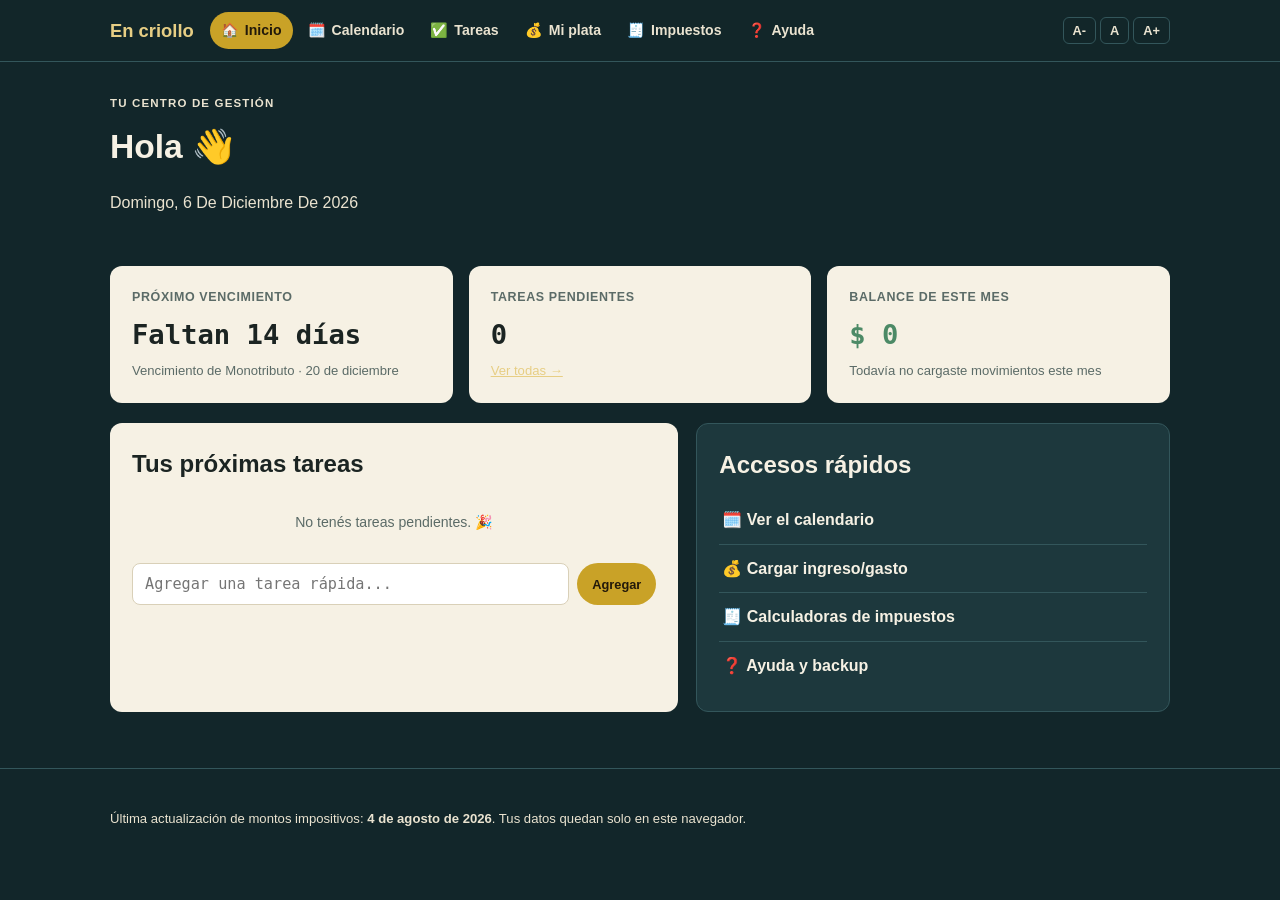
==== index.html @ cf62e15d "Add files via upload" ====
<!DOCTYPE html>
<html lang="es-AR" class="fs-normal">
<head>
<meta charset="UTF-8">
<meta name="viewport" content="width=device-width, initial-scale=1.0">
<title>Inicio — En criollo</title>
<link rel="stylesheet" href="style.css">
</head>
<body>

<div id="app-nav" class="app-nav"></div>

<section class="page-header">
  <div class="wrap">
    <p class="eyebrow">Tu centro de gestión</p>
    <h1>Hola 👋</h1>
    <p id="saludo-fecha" style="text-transform:capitalize;"></p>
  </div>
</section>

<section class="section">
  <div class="wrap">

    <div class="cards-grid">
      <div class="card stat-card" id="dash-vencimiento">
        <div class="stat-label">Próximo vencimiento</div>
        <div class="stat-value">—</div>
        <div class="stat-note">Cargando...</div>
      </div>
      <div class="card stat-card">
        <div class="stat-label">Tareas pendientes</div>
        <div class="stat-value" id="dash-tareas-count">0</div>
        <div class="stat-note"><a href="tareas.html">Ver todas →</a></div>
      </div>
      <div class="card stat-card">
        <div class="stat-label">Balance de este mes</div>
        <div class="stat-value" id="dash-balance">$0</div>
        <div class="stat-note" id="dash-balance-note">—</div>
      </div>
    </div>

    <div class="two-col">
      <div class="card">
        <h2>Tus próximas tareas</h2>
        <ul class="list" id="dash-tareas-lista"></ul>
        <form id="form-quick-tarea" style="margin-top:14px; display:flex; gap:8px;">
          <input type="text" id="quick-tarea-texto" placeholder="Agregar una tarea rápida..." style="margin:0;">
          <button type="submit" class="btn btn-primary btn-sm">Agregar</button>
        </form>
      </div>

      <div class="card-dark">
        <h2>Accesos rápidos</h2>
        <ul class="list" style="margin-top:8px;">
          <li class="list-item" style="border-color:var(--ink-line);"><a href="calendario.html" style="color:var(--paper); text-decoration:none; font-weight:700;">🗓️ Ver el calendario</a></li>
          <li class="list-item" style="border-color:var(--ink-line);"><a href="finanzas.html" style="color:var(--paper); text-decoration:none; font-weight:700;">💰 Cargar ingreso/gasto</a></li>
          <li class="list-item" style="border-color:var(--ink-line);"><a href="impuestos.html" style="color:var(--paper); text-decoration:none; font-weight:700;">🧾 Calculadoras de impuestos</a></li>
          <li class="list-item" style="border-color:var(--ink-line);"><a href="ayuda.html" style="color:var(--paper); text-decoration:none; font-weight:700;">❓ Ayuda y backup</a></li>
        </ul>
      </div>
    </div>

  </div>
</section>

<footer class="footer">
  <div class="wrap">
    <p>Última actualización de montos impositivos: <strong>4 de agosto de 2026</strong>. Tus datos quedan solo en este navegador.</p>
  </div>
</footer>

<script src="core.js"></script>
<script src="nav.js"></script>
<script src="data.js"></script>
<script src="pages.js"></script>
</body>
</html>
---- style.css ----
:root {
  --ink: #12262A;
  --ink-2: #1D383D;
  --ink-line: #33565B;
  --paper: #F6F1E4;
  --paper-dim: #EAE3D0;
  --gold: #C9A227;
  --gold-soft: #E7CE84;
  --teal: #4C8A66;
  --rust: #B14A32;
  --blue: #7FA0D6;
  --text-dark: #1B2422;
  --text-mute: #5B6B67;
  --radius: 12px;
  --wrap: 1100px;
}

html.fs-normal { font-size: 16px; }
html.fs-grande { font-size: 18px; }
html.fs-xgrande { font-size: 21px; }

* { box-sizing: border-box; }
html { scroll-behavior: smooth; }
body {
  margin: 0;
  background: var(--ink);
  color: var(--paper);
  font-family: -apple-system, BlinkMacSystemFont, "Segoe UI", Roboto, Arial, sans-serif;
  line-height: 1.6;
}
.wrap { max-width: var(--wrap); margin: 0 auto; padding: 0 20px; }
.wrap.narrow { max-width: 720px; }
a { color: var(--gold-soft); }
h1, h2, h3 { font-weight: 700; margin: 0 0 0.5em; color: var(--paper); }
button { font-family: inherit; cursor: pointer; }

/* NAV */
.app-nav {
  position: sticky; top: 0; z-index: 30;
  background: rgba(18,38,42,0.95);
  border-bottom: 1px solid var(--ink-line);
}
.nav-inner { display: flex; align-items: center; gap: 16px; flex-wrap: wrap; padding: 12px 20px; }
.brand { font-weight: 800; font-size: 1.15rem; color: var(--gold-soft); text-decoration: none; }
.site-nav { display: flex; gap: 4px; flex-wrap: wrap; flex: 1; }
.nav-link {
  display: inline-flex; align-items: center; gap: 6px;
  color: var(--paper-dim); text-decoration: none; font-size: 0.88rem; font-weight: 600;
  padding: 7px 11px; border-radius: 999px;
}
.nav-link:hover { background: rgba(255,255,255,0.07); color: var(--paper); }
.nav-link.activo { background: var(--gold); color: #22190a; }
.a11y-controls { display: flex; gap: 4px; }
.a11y-controls button {
  background: transparent; border: 1px solid var(--ink-line); color: var(--paper-dim);
  border-radius: 6px; padding: 5px 9px; font-weight: 700; font-size: 0.8rem;
}
.a11y-controls button:hover { border-color: var(--gold); color: var(--gold-soft); }

/* HEADER */
.page-header { padding: 32px 0 6px; }
.eyebrow {
  text-transform: uppercase; letter-spacing: 0.1em; font-size: 0.72rem;
  color: var(--gold-soft); font-weight: 700; margin: 0 0 8px;
}
.page-header h1 { font-size: clamp(1.5rem, 3.4vw, 2.1rem); }
.page-header p { color: var(--paper-dim); max-width: 60ch; }

.section { padding: 28px 0 56px; }
.section.alt { background: var(--ink-2); }
.section-title { font-size: clamp(1.25rem, 2.2vw, 1.6rem); }

/* BUTTONS */
.btn {
  display: inline-flex; align-items: center; justify-content: center; gap: 6px;
  padding: 11px 20px; border-radius: 999px; font-weight: 700; font-size: 0.9rem;
  text-decoration: none; border: 1px solid transparent;
}
.btn-primary { background: var(--gold); color: #22190a; }
.btn-primary:hover { background: var(--gold-soft); }
.btn-ghost { background: transparent; border-color: #D9D0B8; color: var(--text-dark); }
.btn-ghost:hover { border-color: var(--gold); }
.btn-danger { background: transparent; border-color: var(--rust); color: var(--rust); }
.btn-sm { padding: 7px 14px; font-size: 0.8rem; }
.btn-block { width: 100%; }

/* CARDS */
.card { background: var(--paper); color: var(--text-dark); border-radius: var(--radius); padding: 22px; }
.card h2, .card h3 { color: var(--text-dark); }
.card-dark { background: var(--ink-2); border: 1px solid var(--ink-line); border-radius: var(--radius); padding: 22px; }

.cards-grid { display: grid; grid-template-columns: repeat(auto-fit, minmax(220px, 1fr)); gap: 16px; margin-bottom: 20px; }
.stat-label { font-size: 0.78rem; text-transform: uppercase; letter-spacing: 0.05em; color: var(--text-mute); font-weight: 700; }
.stat-value { font-family: monospace; font-size: 1.7rem; font-weight: 700; margin: 5px 0 3px; }
.stat-note { font-size: 0.82rem; color: var(--text-mute); }
.stat-card.warn .stat-value { color: var(--rust); }
.stat-card.good .stat-value { color: var(--teal); }

.two-col { display: grid; grid-template-columns: 1.2fr 1fr; gap: 18px; }

/* FORMS */
label { display: block; font-size: 0.82rem; font-weight: 700; color: var(--text-mute); margin: 12px 0 5px; }
label:first-of-type { margin-top: 0; }
input, select, textarea {
  width: 100%; padding: 11px 12px; border: 1.5px solid #D9D0B8; border-radius: 8px;
  font-family: monospace; font-size: 0.95rem; background: #fff; color: var(--text-dark);
}
textarea { font-family: inherit; resize: vertical; min-height: 70px; }
.form-row { display: grid; grid-template-columns: 1fr 1fr; gap: 12px; }
.form-actions { margin-top: 16px; display: flex; gap: 8px; flex-wrap: wrap; }

.result-box { border: 1.5px solid var(--teal); background: rgba(76,138,102,0.08); border-radius: 10px; padding: 14px 16px; margin-top: 14px; }
.result-box.warn { border-color: var(--rust); background: rgba(177,74,50,0.08); }
.result-title { font-weight: 800; font-size: 1rem; margin-bottom: 5px; }
.result-line { margin: 3px 0; font-size: 0.92rem; font-family: monospace; }
.result-note { font-size: 0.8rem; color: var(--text-mute); margin-top: 6px; font-family: inherit; }

/* LISTS */
.list { list-style: none; margin: 0; padding: 0; }
.list-item { display: flex; align-items: center; gap: 10px; padding: 11px 3px; border-bottom: 1px solid #E3DAC0; }
.list-item:last-child { border-bottom: none; }
.li-main { flex: 1; min-width: 0; }
.li-title { font-weight: 700; color: var(--text-dark); }
.li-sub { font-size: 0.78rem; color: var(--text-mute); }
.list-item.hecha .li-title { text-decoration: line-through; color: var(--text-mute); }
.chip { display: inline-block; font-size: 0.68rem; font-weight: 800; padding: 2px 8px; border-radius: 999px; background: var(--paper-dim); color: var(--text-mute); margin-right: 5px; }
.chip-ingreso { background: rgba(76,138,102,0.2); color: var(--teal); }
.chip-gasto { background: rgba(177,74,50,0.2); color: var(--rust); }
.icon-btn { background: transparent; border: none; font-size: 1.05rem; padding: 4px 7px; border-radius: 6px; }
.icon-btn:hover { background: var(--paper-dim); }
.empty-state { color: var(--text-mute); font-size: 0.88rem; padding: 16px 3px; text-align: center; }

.filter-tabs { display: flex; gap: 6px; margin-bottom: 14px; flex-wrap: wrap; }
.filter-tab { background: transparent; border: 1px solid var(--ink-line); color: var(--paper-dim); padding: 7px 14px; border-radius: 999px; font-size: 0.82rem; font-weight: 700; }
.filter-tab.activo { background: var(--gold); border-color: var(--gold); color: #22190a; }

/* CALENDAR */
.cal-nav { display: flex; align-items: center; justify-content: space-between; margin-bottom: 14px; flex-wrap: wrap; gap: 10px; }
.cal-nav h2 { margin: 0; text-transform: capitalize; }
.cal-grid { display: grid; grid-template-columns: repeat(7, 1fr); gap: 5px; background: var(--ink); padding: 10px; border-radius: 10px; }
.cal-dow { text-align: center; font-size: 0.68rem; text-transform: uppercase; color: var(--paper-dim); padding-bottom: 4px; }
.cal-day {
  background: var(--ink-2); border: 1px solid var(--ink-line); border-radius: 8px;
  min-height: 56px; padding: 6px; text-align: left; color: var(--paper);
  display: flex; flex-direction: column; gap: 4px;
}
.cal-day:hover { border-color: var(--gold); }
.cal-day.fuera { opacity: 0.3; }
.cal-day.hoy { box-shadow: inset 0 0 0 2px var(--gold); }
.cal-day.sel { background: rgba(201,162,39,0.16); border-color: var(--gold); }
.cal-day-num { font-family: monospace; font-size: 0.78rem; font-weight: 700; }
.cal-dots { display: flex; gap: 3px; flex-wrap: wrap; margin-top: auto; }
.dot { width: 7px; height: 7px; border-radius: 50%; }
.dot-mono { background: var(--gold); }
.dot-iva { background: var(--teal); }
.dot-bp { background: var(--rust); }
.dot-personal { background: var(--blue); }
.legend { list-style: none; padding: 0; margin: 16px 0 0; display: flex; flex-wrap: wrap; gap: 14px; font-size: 0.8rem; color: var(--paper-dim); }
.legend li { display: flex; align-items: center; gap: 6px; }

.bar-row { margin-bottom: 10px; }
.bar-label { display: flex; justify-content: space-between; font-size: 0.82rem; margin-bottom: 3px; }
.bar-track { height: 9px; background: var(--paper-dim); border-radius: 999px; overflow: hidden; }
.bar-fill { height: 100%; background: var(--rust); border-radius: 999px; }

/* IMPUESTOS */
.tax-tag { display: inline-block; font-size: 0.68rem; letter-spacing: 0.06em; text-transform: uppercase; color: var(--ink); background: var(--gold-soft); padding: 3px 9px; border-radius: 999px; margin-bottom: 8px; font-weight: 800; }
.tax-explain p { color: var(--paper-dim); }
.tax-explain strong { color: var(--paper); }
.big-number { font-family: monospace; font-size: 1.6rem; font-weight: 800; color: var(--rust); margin: 8px 0; }
.disclaimer { background: rgba(201,162,39,0.1); border-left: 3px solid var(--gold); padding: 12px 16px; border-radius: 8px; font-size: 0.88rem; color: var(--paper-dim); }
.glossary dt { font-weight: 800; font-size: 1rem; color: var(--gold-soft); margin-top: 16px; }
.glossary dd { margin: 3px 0 0; color: var(--paper-dim); }

.footer { border-top: 1px solid var(--ink-line); padding: 26px 0 46px; font-size: 0.82rem; color: var(--paper-dim); }

@media (max-width: 820px) {
  .two-col, .form-row { grid-template-columns: 1fr; }
}
@media (max-width: 560px) {
  .nav-link { padding: 7px; font-size: 0; }
  .cal-day { min-height: 42px; padding: 4px; }
  .cal-day-num { font-size: 0.68rem; }
}
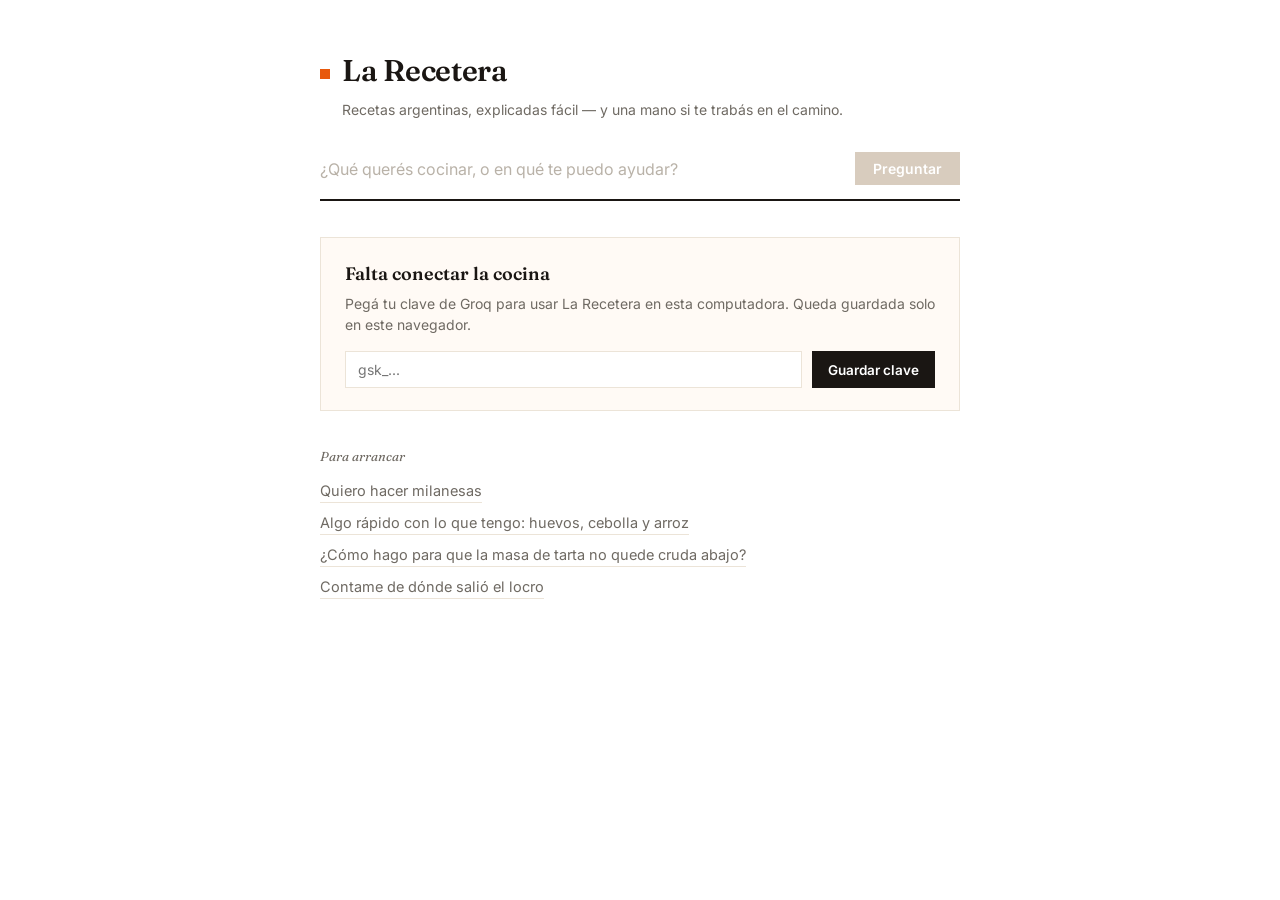
==== commit 366aa9ef: "Add files via upload" ====
--- a/index.html
+++ b/index.html
@@ -1,77 +1,60 @@
 <!DOCTYPE html>
-<html lang="es-AR" class="fs-normal">
+<html lang="es">
 <head>
 <meta charset="UTF-8">
-<meta name="viewport" content="width=device-width, initial-scale=1.0">
-<title>Inicio — En criollo</title>
+<meta name="viewport" content="width=device-width, initial-scale=1">
+<title>La Recetera</title>
+<meta name="description" content="Recetas argentinas explicadas fácil, con una mano si te trabás en el camino.">
+<link rel="preconnect" href="https://fonts.googleapis.com">
+<link rel="preconnect" href="https://fonts.gstatic.com" crossorigin>
+<link href="https://fonts.googleapis.com/css2?family=Fraunces:ital,opsz,wght@0,9..144,400;0,9..144,600;1,9..144,500&family=Inter:wght@400;500;600&display=swap" rel="stylesheet">
 <link rel="stylesheet" href="style.css">
+
 </head>
 <body>
 
-<div id="app-nav" class="app-nav"></div>
+<div class="app">
+  <div class="header-row">
+    <div class="brand">
+      <div class="mark"></div>
+      <h1>La Recetera</h1>
+    </div>
+    <button type="button" id="resetBtn" class="reset-btn" hidden>Empezar de nuevo</button>
+  </div>
+  <p class="tagline">Recetas argentinas, explicadas fácil — y una mano si te trabás en el camino.</p>
 
-<section class="page-header">
-  <div class="wrap">
-    <p class="eyebrow">Tu centro de gestión</p>
-    <h1>Hola 👋</h1>
-    <p id="saludo-fecha" style="text-transform:capitalize;"></p>
+  <form class="ask" id="askForm" autocomplete="off">
+    <input type="text" id="userInput" placeholder="¿Qué querés cocinar, o en qué te puedo ayudar?" autocomplete="off" enterkeyhint="send">
+    <button type="submit" id="sendBtn" disabled>Preguntar</button>
+  </form>
+
+  <!-- Only shown when there is no proxy configured (local use): asks for a
+       Groq key once and keeps it in this browser. -->
+  <div class="key-gate" id="keyGate" hidden>
+    <p class="key-gate-title">Falta conectar la cocina</p>
+    <p class="key-gate-text">Pegá tu clave de Groq para usar La Recetera en esta computadora. Queda guardada solo en este navegador.</p>
+    <form class="key-gate-form" id="keyForm" autocomplete="off">
+      <input type="password" id="keyInput" placeholder="gsk_..." autocomplete="off" spellcheck="false">
+      <button type="submit">Guardar clave</button>
+    </form>
+    <p class="key-gate-note" id="keyError" hidden>Esa clave no parece válida. Empieza con <code>gsk_</code>.</p>
   </div>
-</section>
 
-<section class="section">
-  <div class="wrap">
+  <div class="starters" id="starters">
+    <p class="starters-title">Para arrancar</p>
+    <div class="starter-list">
+      <button type="button" class="starter">Quiero hacer milanesas</button>
+      <button type="button" class="starter">Algo rápido con lo que tengo: huevos, cebolla y arroz</button>
+      <button type="button" class="starter">¿Cómo hago para que la masa de tarta no quede cruda abajo?</button>
+      <button type="button" class="starter">Contame de dónde salió el locro</button>
+    </div>
+  </div>
 
-    <div class="cards-grid">
-      <div class="card stat-card" id="dash-vencimiento">
-        <div class="stat-label">Próximo vencimiento</div>
-        <div class="stat-value">—</div>
-        <div class="stat-note">Cargando...</div>
-      </div>
-      <div class="card stat-card">
-        <div class="stat-label">Tareas pendientes</div>
-        <div class="stat-value" id="dash-tareas-count">0</div>
-        <div class="stat-note"><a href="tareas.html">Ver todas →</a></div>
-      </div>
-      <div class="card stat-card">
-        <div class="stat-label">Balance de este mes</div>
-        <div class="stat-value" id="dash-balance">$0</div>
-        <div class="stat-note" id="dash-balance-note">—</div>
-      </div>
-    </div>
+  <div class="feed" id="feed"></div>
+</div>
 
-    <div class="two-col">
-      <div class="card">
-        <h2>Tus próximas tareas</h2>
-        <ul class="list" id="dash-tareas-lista"></ul>
-        <form id="form-quick-tarea" style="margin-top:14px; display:flex; gap:8px;">
-          <input type="text" id="quick-tarea-texto" placeholder="Agregar una tarea rápida..." style="margin:0;">
-          <button type="submit" class="btn btn-primary btn-sm">Agregar</button>
-        </form>
-      </div>
+<script src="config.js"></script>
+<script src="script.js"></script>
 
-      <div class="card-dark">
-        <h2>Accesos rápidos</h2>
-        <ul class="list" style="margin-top:8px;">
-          <li class="list-item" style="border-color:var(--ink-line);"><a href="calendario.html" style="color:var(--paper); text-decoration:none; font-weight:700;">🗓️ Ver el calendario</a></li>
-          <li class="list-item" style="border-color:var(--ink-line);"><a href="finanzas.html" style="color:var(--paper); text-decoration:none; font-weight:700;">💰 Cargar ingreso/gasto</a></li>
-          <li class="list-item" style="border-color:var(--ink-line);"><a href="impuestos.html" style="color:var(--paper); text-decoration:none; font-weight:700;">🧾 Calculadoras de impuestos</a></li>
-          <li class="list-item" style="border-color:var(--ink-line);"><a href="ayuda.html" style="color:var(--paper); text-decoration:none; font-weight:700;">❓ Ayuda y backup</a></li>
-        </ul>
-      </div>
-    </div>
-
-  </div>
-</section>
-
-<footer class="footer">
-  <div class="wrap">
-    <p>Última actualización de montos impositivos: <strong>4 de agosto de 2026</strong>. Tus datos quedan solo en este navegador.</p>
-  </div>
-</footer>
-
-<script src="core.js"></script>
-<script src="nav.js"></script>
-<script src="data.js"></script>
-<script src="pages.js"></script>
 </body>
 </html>
--- a/style.css
+++ b/style.css
@@ -1,184 +1,594 @@
 :root {
-  --ink: #12262A;
-  --ink-2: #1D383D;
-  --ink-line: #33565B;
-  --paper: #F6F1E4;
-  --paper-dim: #EAE3D0;
-  --gold: #C9A227;
-  --gold-soft: #E7CE84;
-  --teal: #4C8A66;
-  --rust: #B14A32;
-  --blue: #7FA0D6;
-  --text-dark: #1B2422;
-  --text-mute: #5B6B67;
-  --radius: 12px;
-  --wrap: 1100px;
-}
-
-html.fs-normal { font-size: 16px; }
-html.fs-grande { font-size: 18px; }
-html.fs-xgrande { font-size: 21px; }
-
-* { box-sizing: border-box; }
-html { scroll-behavior: smooth; }
-body {
-  margin: 0;
-  background: var(--ink);
-  color: var(--paper);
-  font-family: -apple-system, BlinkMacSystemFont, "Segoe UI", Roboto, Arial, sans-serif;
-  line-height: 1.6;
-}
-.wrap { max-width: var(--wrap); margin: 0 auto; padding: 0 20px; }
-.wrap.narrow { max-width: 720px; }
-a { color: var(--gold-soft); }
-h1, h2, h3 { font-weight: 700; margin: 0 0 0.5em; color: var(--paper); }
-button { font-family: inherit; cursor: pointer; }
-
-/* NAV */
-.app-nav {
-  position: sticky; top: 0; z-index: 30;
-  background: rgba(18,38,42,0.95);
-  border-bottom: 1px solid var(--ink-line);
-}
-.nav-inner { display: flex; align-items: center; gap: 16px; flex-wrap: wrap; padding: 12px 20px; }
-.brand { font-weight: 800; font-size: 1.15rem; color: var(--gold-soft); text-decoration: none; }
-.site-nav { display: flex; gap: 4px; flex-wrap: wrap; flex: 1; }
-.nav-link {
-  display: inline-flex; align-items: center; gap: 6px;
-  color: var(--paper-dim); text-decoration: none; font-size: 0.88rem; font-weight: 600;
-  padding: 7px 11px; border-radius: 999px;
-}
-.nav-link:hover { background: rgba(255,255,255,0.07); color: var(--paper); }
-.nav-link.activo { background: var(--gold); color: #22190a; }
-.a11y-controls { display: flex; gap: 4px; }
-.a11y-controls button {
-  background: transparent; border: 1px solid var(--ink-line); color: var(--paper-dim);
-  border-radius: 6px; padding: 5px 9px; font-weight: 700; font-size: 0.8rem;
-}
-.a11y-controls button:hover { border-color: var(--gold); color: var(--gold-soft); }
-
-/* HEADER */
-.page-header { padding: 32px 0 6px; }
-.eyebrow {
-  text-transform: uppercase; letter-spacing: 0.1em; font-size: 0.72rem;
-  color: var(--gold-soft); font-weight: 700; margin: 0 0 8px;
-}
-.page-header h1 { font-size: clamp(1.5rem, 3.4vw, 2.1rem); }
-.page-header p { color: var(--paper-dim); max-width: 60ch; }
-
-.section { padding: 28px 0 56px; }
-.section.alt { background: var(--ink-2); }
-.section-title { font-size: clamp(1.25rem, 2.2vw, 1.6rem); }
-
-/* BUTTONS */
-.btn {
-  display: inline-flex; align-items: center; justify-content: center; gap: 6px;
-  padding: 11px 20px; border-radius: 999px; font-weight: 700; font-size: 0.9rem;
-  text-decoration: none; border: 1px solid transparent;
-}
-.btn-primary { background: var(--gold); color: #22190a; }
-.btn-primary:hover { background: var(--gold-soft); }
-.btn-ghost { background: transparent; border-color: #D9D0B8; color: var(--text-dark); }
-.btn-ghost:hover { border-color: var(--gold); }
-.btn-danger { background: transparent; border-color: var(--rust); color: var(--rust); }
-.btn-sm { padding: 7px 14px; font-size: 0.8rem; }
-.btn-block { width: 100%; }
-
-/* CARDS */
-.card { background: var(--paper); color: var(--text-dark); border-radius: var(--radius); padding: 22px; }
-.card h2, .card h3 { color: var(--text-dark); }
-.card-dark { background: var(--ink-2); border: 1px solid var(--ink-line); border-radius: var(--radius); padding: 22px; }
-
-.cards-grid { display: grid; grid-template-columns: repeat(auto-fit, minmax(220px, 1fr)); gap: 16px; margin-bottom: 20px; }
-.stat-label { font-size: 0.78rem; text-transform: uppercase; letter-spacing: 0.05em; color: var(--text-mute); font-weight: 700; }
-.stat-value { font-family: monospace; font-size: 1.7rem; font-weight: 700; margin: 5px 0 3px; }
-.stat-note { font-size: 0.82rem; color: var(--text-mute); }
-.stat-card.warn .stat-value { color: var(--rust); }
-.stat-card.good .stat-value { color: var(--teal); }
-
-.two-col { display: grid; grid-template-columns: 1.2fr 1fr; gap: 18px; }
-
-/* FORMS */
-label { display: block; font-size: 0.82rem; font-weight: 700; color: var(--text-mute); margin: 12px 0 5px; }
-label:first-of-type { margin-top: 0; }
-input, select, textarea {
-  width: 100%; padding: 11px 12px; border: 1.5px solid #D9D0B8; border-radius: 8px;
-  font-family: monospace; font-size: 0.95rem; background: #fff; color: var(--text-dark);
-}
-textarea { font-family: inherit; resize: vertical; min-height: 70px; }
-.form-row { display: grid; grid-template-columns: 1fr 1fr; gap: 12px; }
-.form-actions { margin-top: 16px; display: flex; gap: 8px; flex-wrap: wrap; }
-
-.result-box { border: 1.5px solid var(--teal); background: rgba(76,138,102,0.08); border-radius: 10px; padding: 14px 16px; margin-top: 14px; }
-.result-box.warn { border-color: var(--rust); background: rgba(177,74,50,0.08); }
-.result-title { font-weight: 800; font-size: 1rem; margin-bottom: 5px; }
-.result-line { margin: 3px 0; font-size: 0.92rem; font-family: monospace; }
-.result-note { font-size: 0.8rem; color: var(--text-mute); margin-top: 6px; font-family: inherit; }
-
-/* LISTS */
-.list { list-style: none; margin: 0; padding: 0; }
-.list-item { display: flex; align-items: center; gap: 10px; padding: 11px 3px; border-bottom: 1px solid #E3DAC0; }
-.list-item:last-child { border-bottom: none; }
-.li-main { flex: 1; min-width: 0; }
-.li-title { font-weight: 700; color: var(--text-dark); }
-.li-sub { font-size: 0.78rem; color: var(--text-mute); }
-.list-item.hecha .li-title { text-decoration: line-through; color: var(--text-mute); }
-.chip { display: inline-block; font-size: 0.68rem; font-weight: 800; padding: 2px 8px; border-radius: 999px; background: var(--paper-dim); color: var(--text-mute); margin-right: 5px; }
-.chip-ingreso { background: rgba(76,138,102,0.2); color: var(--teal); }
-.chip-gasto { background: rgba(177,74,50,0.2); color: var(--rust); }
-.icon-btn { background: transparent; border: none; font-size: 1.05rem; padding: 4px 7px; border-radius: 6px; }
-.icon-btn:hover { background: var(--paper-dim); }
-.empty-state { color: var(--text-mute); font-size: 0.88rem; padding: 16px 3px; text-align: center; }
-
-.filter-tabs { display: flex; gap: 6px; margin-bottom: 14px; flex-wrap: wrap; }
-.filter-tab { background: transparent; border: 1px solid var(--ink-line); color: var(--paper-dim); padding: 7px 14px; border-radius: 999px; font-size: 0.82rem; font-weight: 700; }
-.filter-tab.activo { background: var(--gold); border-color: var(--gold); color: #22190a; }
-
-/* CALENDAR */
-.cal-nav { display: flex; align-items: center; justify-content: space-between; margin-bottom: 14px; flex-wrap: wrap; gap: 10px; }
-.cal-nav h2 { margin: 0; text-transform: capitalize; }
-.cal-grid { display: grid; grid-template-columns: repeat(7, 1fr); gap: 5px; background: var(--ink); padding: 10px; border-radius: 10px; }
-.cal-dow { text-align: center; font-size: 0.68rem; text-transform: uppercase; color: var(--paper-dim); padding-bottom: 4px; }
-.cal-day {
-  background: var(--ink-2); border: 1px solid var(--ink-line); border-radius: 8px;
-  min-height: 56px; padding: 6px; text-align: left; color: var(--paper);
-  display: flex; flex-direction: column; gap: 4px;
-}
-.cal-day:hover { border-color: var(--gold); }
-.cal-day.fuera { opacity: 0.3; }
-.cal-day.hoy { box-shadow: inset 0 0 0 2px var(--gold); }
-.cal-day.sel { background: rgba(201,162,39,0.16); border-color: var(--gold); }
-.cal-day-num { font-family: monospace; font-size: 0.78rem; font-weight: 700; }
-.cal-dots { display: flex; gap: 3px; flex-wrap: wrap; margin-top: auto; }
-.dot { width: 7px; height: 7px; border-radius: 50%; }
-.dot-mono { background: var(--gold); }
-.dot-iva { background: var(--teal); }
-.dot-bp { background: var(--rust); }
-.dot-personal { background: var(--blue); }
-.legend { list-style: none; padding: 0; margin: 16px 0 0; display: flex; flex-wrap: wrap; gap: 14px; font-size: 0.8rem; color: var(--paper-dim); }
-.legend li { display: flex; align-items: center; gap: 6px; }
-
-.bar-row { margin-bottom: 10px; }
-.bar-label { display: flex; justify-content: space-between; font-size: 0.82rem; margin-bottom: 3px; }
-.bar-track { height: 9px; background: var(--paper-dim); border-radius: 999px; overflow: hidden; }
-.bar-fill { height: 100%; background: var(--rust); border-radius: 999px; }
-
-/* IMPUESTOS */
-.tax-tag { display: inline-block; font-size: 0.68rem; letter-spacing: 0.06em; text-transform: uppercase; color: var(--ink); background: var(--gold-soft); padding: 3px 9px; border-radius: 999px; margin-bottom: 8px; font-weight: 800; }
-.tax-explain p { color: var(--paper-dim); }
-.tax-explain strong { color: var(--paper); }
-.big-number { font-family: monospace; font-size: 1.6rem; font-weight: 800; color: var(--rust); margin: 8px 0; }
-.disclaimer { background: rgba(201,162,39,0.1); border-left: 3px solid var(--gold); padding: 12px 16px; border-radius: 8px; font-size: 0.88rem; color: var(--paper-dim); }
-.glossary dt { font-weight: 800; font-size: 1rem; color: var(--gold-soft); margin-top: 16px; }
-.glossary dd { margin: 3px 0 0; color: var(--paper-dim); }
-
-.footer { border-top: 1px solid var(--ink-line); padding: 26px 0 46px; font-size: 0.82rem; color: var(--paper-dim); }
-
-@media (max-width: 820px) {
-  .two-col, .form-row { grid-template-columns: 1fr; }
-}
-@media (max-width: 560px) {
-  .nav-link { padding: 7px; font-size: 0; }
-  .cal-day { min-height: 42px; padding: 4px; }
-  .cal-day-num { font-size: 0.68rem; }
-}
+    --white: #ffffff;
+    --paper: #fffaf5;
+    --ink: #1a1613;
+    --ink-soft: #6f6a63;
+    --orange: #e8590c;
+    --orange-soft: rgba(232, 89, 12, 0.4);
+    --orange-pale: rgba(232, 89, 12, 0.18);
+    --orange-deep: #b3430a;
+    --line: #ece4d8;
+  }
+
+  * { margin: 0; padding: 0; box-sizing: border-box; }
+
+  body {
+    font-family: 'Inter', sans-serif;
+    background: var(--white);
+    color: var(--ink);
+    display: flex;
+    justify-content: center;
+    padding: 48px 20px 80px;
+    line-height: 1.5;
+  }
+
+  .app {
+    width: 100%;
+    max-width: 640px;
+  }
+
+  .header-row {
+    display: flex;
+    align-items: baseline;
+    justify-content: space-between;
+    gap: 16px;
+    margin-bottom: 6px;
+    min-height: 34px;
+  }
+
+  .brand {
+    display: flex;
+    align-items: baseline;
+    gap: 12px;
+  }
+
+  .brand .mark {
+    width: 10px;
+    height: 10px;
+    background: var(--orange);
+    flex-shrink: 0;
+    transform: translateY(-2px);
+  }
+
+  .brand h1 {
+    font-family: 'Fraunces', serif;
+    font-weight: 600;
+    font-size: 30px;
+    letter-spacing: -0.01em;
+  }
+
+  .reset-btn {
+    border: none;
+    background: none;
+    font-family: 'Inter', sans-serif;
+    font-size: 13px;
+    color: var(--ink-soft);
+    cursor: pointer;
+    padding: 4px 0;
+    white-space: nowrap;
+    transition: color 0.15s ease;
+  }
+
+  .reset-btn:hover { color: var(--orange-deep); }
+  .reset-btn:focus-visible { outline: 2px solid var(--orange); outline-offset: 2px; }
+
+  .tagline {
+    color: var(--ink-soft);
+    font-size: 14px;
+    margin: 6px 0 32px 22px;
+  }
+
+  form.ask {
+    display: flex;
+    gap: 10px;
+    border-bottom: 2px solid var(--ink);
+    padding-bottom: 14px;
+    margin-bottom: 36px;
+  }
+
+  #userInput {
+    flex: 1;
+    min-width: 0;
+    border: none;
+    outline: none;
+    font-family: 'Inter', sans-serif;
+    font-size: 16px;
+    background: transparent;
+    color: var(--ink);
+  }
+
+  #userInput::placeholder { color: #b9b2a8; }
+
+  button#sendBtn {
+    border: none;
+    background: var(--orange);
+    color: var(--white);
+    font-family: 'Inter', sans-serif;
+    font-weight: 600;
+    font-size: 14px;
+    padding: 8px 18px;
+    cursor: pointer;
+    white-space: nowrap;
+    transition: background 0.15s ease;
+  }
+
+  button#sendBtn:hover { background: var(--orange-deep); }
+  button#sendBtn:disabled { background: #d8ccbe; cursor: default; }
+  button#sendBtn:focus-visible { outline: 2px solid var(--ink); outline-offset: 2px; }
+
+  /* first-run: connect a key when running locally without a proxy */
+  .key-gate {
+    background: var(--paper);
+    border: 1px solid var(--line);
+    padding: 22px 24px;
+    margin-bottom: 36px;
+  }
+
+  .key-gate-title {
+    font-family: 'Fraunces', serif;
+    font-weight: 600;
+    font-size: 18px;
+    margin-bottom: 6px;
+  }
+
+  .key-gate-text {
+    font-size: 14px;
+    color: var(--ink-soft);
+    margin-bottom: 16px;
+  }
+
+  .key-gate-form {
+    display: flex;
+    gap: 10px;
+  }
+
+  .key-gate-form input {
+    flex: 1;
+    min-width: 0;
+    border: 1px solid var(--line);
+    background: var(--white);
+    outline: none;
+    font-family: 'Inter', sans-serif;
+    font-size: 14px;
+    padding: 9px 12px;
+    color: var(--ink);
+  }
+
+  .key-gate-form input:focus { border-color: var(--orange); }
+
+  .key-gate-form button {
+    border: none;
+    background: var(--ink);
+    color: var(--white);
+    font-family: 'Inter', sans-serif;
+    font-weight: 600;
+    font-size: 13.5px;
+    padding: 9px 16px;
+    cursor: pointer;
+    white-space: nowrap;
+  }
+
+  .key-gate-form button:hover { background: var(--orange-deep); }
+
+  .key-gate-note {
+    margin-top: 12px;
+    font-size: 13px;
+    color: var(--orange-deep);
+  }
+
+  .key-gate-note code {
+    font-family: 'Inter', sans-serif;
+    font-weight: 600;
+  }
+
+  /* empty state: a few real things to ask, so nobody faces a blank page */
+  .starters { margin-bottom: 12px; }
+
+  .starters-title {
+    font-family: 'Fraunces', serif;
+    font-style: italic;
+    font-size: 13px;
+    color: var(--ink-soft);
+    margin-bottom: 12px;
+  }
+
+  .starter-list {
+    display: flex;
+    flex-direction: column;
+    align-items: flex-start;
+    gap: 8px;
+  }
+
+  .starter {
+    border: none;
+    background: none;
+    border-bottom: 1px solid var(--line);
+    font-family: 'Inter', sans-serif;
+    font-size: 14.5px;
+    color: var(--ink-soft);
+    text-align: left;
+    padding: 3px 0;
+    cursor: pointer;
+    transition: color 0.15s ease, border-color 0.15s ease;
+  }
+
+  .starter:hover { color: var(--orange-deep); border-color: var(--orange); }
+  .starter:focus-visible { outline: 2px solid var(--orange); outline-offset: 3px; }
+
+  .feed {
+    display: flex;
+    flex-direction: column;
+    gap: 34px;
+  }
+
+  .exchange { display: flex; flex-direction: column; gap: 14px; }
+
+  .query {
+    align-self: flex-end;
+    text-align: right;
+    font-family: 'Fraunces', serif;
+    font-style: italic;
+    font-size: 16px;
+    color: var(--ink-soft);
+    max-width: 85%;
+  }
+
+  /* plain chat-style bot reply (greetings, clarifications, general chat) */
+  .chat-reply {
+    border-left: 2px solid var(--orange);
+    padding-left: 14px;
+    font-size: 15px;
+    color: var(--ink);
+    white-space: pre-wrap;
+  }
+
+  /* fun fact / curiosity — same family, a touch softer since it's an aside */
+  .chat-reply.tip {
+    border-left-color: var(--orange-soft);
+    color: #3a352f;
+  }
+
+  /* mid-recipe help (stuck on a step, substitution, technique) — a touch more weight */
+  .chat-reply.help {
+    border-left-width: 3px;
+  }
+
+  /* three ways to cook the same craving — choose one, the rest fade out */
+  .picks-intro {
+    font-size: 15px;
+    color: var(--ink);
+    border-left: 2px solid var(--orange);
+    padding-left: 14px;
+  }
+
+  .picks {
+    display: grid;
+    grid-template-columns: repeat(3, 1fr);
+    gap: 12px;
+    align-items: stretch;
+  }
+
+  .pick {
+    display: flex;
+    flex-direction: column;
+    gap: 8px;
+    background: var(--paper);
+    border: 1px solid var(--line);
+    border-top: 3px solid var(--orange-pale);
+    padding: 18px 16px 16px;
+    font-family: 'Inter', sans-serif;
+    text-align: left;
+    color: var(--ink);
+    cursor: pointer;
+    transition: border-color 0.15s ease, transform 0.15s ease, background 0.15s ease, opacity 0.2s ease;
+  }
+
+  .pick-title {
+    font-family: 'Fraunces', serif;
+    font-weight: 600;
+    font-size: 17px;
+    line-height: 1.25;
+  }
+
+  .pick-meta {
+    display: flex;
+    flex-wrap: wrap;
+    gap: 6px 12px;
+    font-size: 12.5px;
+    color: var(--ink-soft);
+  }
+
+  .pick-meta span { display: flex; align-items: center; gap: 5px; }
+  .pick-meta span::before {
+    content: '';
+    width: 4px; height: 4px;
+    background: var(--orange);
+    flex-shrink: 0;
+  }
+
+  .pick-blurb {
+    font-size: 13.5px;
+    color: #45403a;
+    flex: 1;
+  }
+
+  .pick-cta {
+    font-size: 13px;
+    font-weight: 600;
+    color: var(--orange-deep);
+    opacity: 0;
+    transition: opacity 0.15s ease;
+  }
+
+  .picks:not(.locked) .pick:hover,
+  .picks:not(.locked) .pick:focus-visible {
+    border-color: var(--orange);
+    border-top-color: var(--orange);
+    background: var(--white);
+    transform: translateY(-4px);
+    outline: none;
+  }
+
+  .picks:not(.locked) .pick:hover .pick-cta,
+  .picks:not(.locked) .pick:focus-visible .pick-cta { opacity: 1; }
+
+  .pick:focus-visible { outline: 2px solid var(--orange); outline-offset: 2px; }
+
+  .pick.chosen {
+    border-color: var(--orange);
+    border-top-color: var(--orange);
+    background: var(--white);
+    cursor: default;
+  }
+
+  .pick.chosen .pick-cta { opacity: 1; }
+  .pick.chosen .pick-cta::after { content: ' — elegida'; font-weight: 400; color: var(--ink-soft); }
+
+  .pick.dimmed {
+    opacity: 0.32;
+    cursor: default;
+  }
+
+  .pick.dimmed .pick-cta { opacity: 0; }
+
+  @media (max-width: 560px) {
+    .picks { grid-template-columns: 1fr; }
+    .pick { padding: 16px; }
+    .pick-cta { opacity: 1; }
+    .pick.dimmed { display: none; }
+  }
+
+  @media (prefers-reduced-motion: reduce) {
+    .pick, .pick-cta { transition: none; }
+    .picks:not(.locked) .pick:hover { transform: none; }
+  }
+
+  /* quick-reply options offered after a bot reply — pick one instead of typing */
+  .choices {
+    display: flex;
+    flex-wrap: wrap;
+    gap: 10px;
+  }
+
+  .choice {
+    border: 1.5px solid var(--line);
+    background: var(--white);
+    color: var(--ink);
+    font-family: 'Inter', sans-serif;
+    font-size: 13.5px;
+    padding: 9px 16px;
+    cursor: pointer;
+    text-align: left;
+    transition: border-color 0.15s ease, color 0.15s ease;
+  }
+
+  .choice:hover { border-color: var(--orange); color: var(--orange-deep); }
+  .choice:focus-visible { outline: 2px solid var(--orange); outline-offset: 2px; }
+
+  /* recipe card */
+  .recipe {
+    background: var(--paper);
+    border: 1px solid var(--line);
+    padding: 28px 26px;
+  }
+
+  /* dish photo — bleeds to the card edges, hairline under it like the rules
+     inside the card, credit set in the same italic as the other asides */
+  .photo {
+    margin: -28px -26px 20px;
+    border-bottom: 1px solid var(--line);
+    background: #f7f0e7;
+  }
+
+  .photo-frame {
+    aspect-ratio: 16 / 9;
+    overflow: hidden;
+  }
+
+  .photo img {
+    display: block;
+    width: 100%;
+    height: 100%;
+    object-fit: cover;
+    opacity: 0;
+    transition: opacity 0.25s ease;
+  }
+
+  .photo.ready img { opacity: 1; }
+
+  .photo figcaption {
+    padding: 8px 26px 9px;
+    border-top: 1px solid var(--line);
+    font-family: 'Fraunces', serif;
+    font-style: italic;
+    font-size: 11.5px;
+    color: var(--ink-soft);
+  }
+
+  .photo figcaption a {
+    color: inherit;
+    text-decoration: none;
+    border-bottom: 1px solid var(--line);
+  }
+
+  .photo figcaption a:hover { color: var(--orange-deep); border-color: var(--orange); }
+  .photo figcaption a:focus-visible { outline: 2px solid var(--orange); outline-offset: 2px; }
+
+  @media (max-width: 560px) {
+    .photo { margin: -22px -18px 18px; }
+    .photo figcaption { padding: 8px 18px 9px; }
+  }
+
+  @media (prefers-reduced-motion: reduce) {
+    .photo img { transition: none; }
+  }
+
+  .recipe h2 {
+    font-family: 'Fraunces', serif;
+    font-weight: 600;
+    font-size: 24px;
+    margin-bottom: 8px;
+  }
+
+  .recipe .meta {
+    display: flex;
+    gap: 16px;
+    font-size: 13px;
+    color: var(--ink-soft);
+    margin-bottom: 18px;
+  }
+
+  .recipe .meta span { display: flex; align-items: center; gap: 5px; }
+  .recipe .meta span::before {
+    content: '';
+    width: 5px; height: 5px;
+    background: var(--orange);
+    display: inline-block;
+  }
+
+  .recipe hr {
+    border: none;
+    border-top: 1px solid var(--line);
+    margin-bottom: 20px;
+  }
+
+  .recipe-columns {
+    display: grid;
+    grid-template-columns: 1fr 1.4fr;
+    gap: 28px;
+  }
+
+  @media (max-width: 560px) {
+    .recipe { padding: 22px 18px; }
+    .recipe-columns { grid-template-columns: 1fr; }
+  }
+
+  .col-title {
+    font-family: 'Fraunces', serif;
+    font-size: 13px;
+    font-style: italic;
+    color: var(--ink-soft);
+    margin-bottom: 10px;
+  }
+
+  ul.ingredients { list-style: none; }
+  ul.ingredients li {
+    position: relative;
+    padding-left: 20px;
+    margin-bottom: 9px;
+    font-size: 14.5px;
+  }
+  ul.ingredients li::before {
+    content: '';
+    position: absolute;
+    left: 0; top: 4px;
+    width: 10px; height: 10px;
+    border: 1.5px solid var(--orange);
+  }
+
+  ol.steps { list-style: none; counter-reset: step; }
+  ol.steps li {
+    counter-increment: step;
+    position: relative;
+    padding-left: 34px;
+    margin-bottom: 16px;
+    font-size: 14.5px;
+  }
+  ol.steps li::before {
+    content: counter(step);
+    position: absolute;
+    left: 0; top: -1px;
+    width: 22px; height: 22px;
+    border-radius: 50%;
+    border: 1.5px solid var(--orange);
+    color: var(--orange-deep);
+    font-family: 'Inter', sans-serif;
+    font-weight: 600;
+    font-size: 12px;
+    display: flex;
+    align-items: center;
+    justify-content: center;
+  }
+
+  .story {
+    margin-top: 22px;
+    padding-top: 18px;
+    border-top: 1px solid var(--line);
+    font-family: 'Fraunces', serif;
+    font-style: italic;
+    font-size: 14.5px;
+    color: #45403a;
+  }
+
+  .loading {
+    display: flex;
+    align-items: center;
+    gap: 10px;
+    color: var(--ink-soft);
+    font-size: 14px;
+    border-left: 2px solid var(--line);
+    padding-left: 14px;
+  }
+
+  .dots span {
+    display: inline-block;
+    width: 5px; height: 5px;
+    background: var(--orange);
+    border-radius: 50%;
+    margin-right: 3px;
+    animation: pulse 1.1s infinite ease-in-out;
+  }
+  .dots span:nth-child(2) { animation-delay: 0.15s; }
+  .dots span:nth-child(3) { animation-delay: 0.3s; }
+
+  @keyframes pulse {
+    0%, 80%, 100% { opacity: 0.25; }
+    40% { opacity: 1; }
+  }
+
+  @media (prefers-reduced-motion: reduce) {
+    .dots span { animation: none; opacity: 0.6; }
+  }
+
+  .error-reply {
+    border-left: 2px solid var(--orange-deep);
+    padding-left: 14px;
+    font-size: 14.5px;
+    color: var(--orange-deep);
+  }
+
+  .retry-btn {
+    margin-top: 10px;
+    border: 1.5px solid var(--orange-soft);
+    background: var(--white);
+    color: var(--orange-deep);
+    font-family: 'Inter', sans-serif;
+    font-weight: 600;
+    font-size: 13px;
+    padding: 7px 14px;
+    cursor: pointer;
+    transition: border-color 0.15s ease;
+  }
+
+  .retry-btn:hover { border-color: var(--orange); }
+  .retry-btn:focus-visible { outline: 2px solid var(--orange); outline-offset: 2px; }
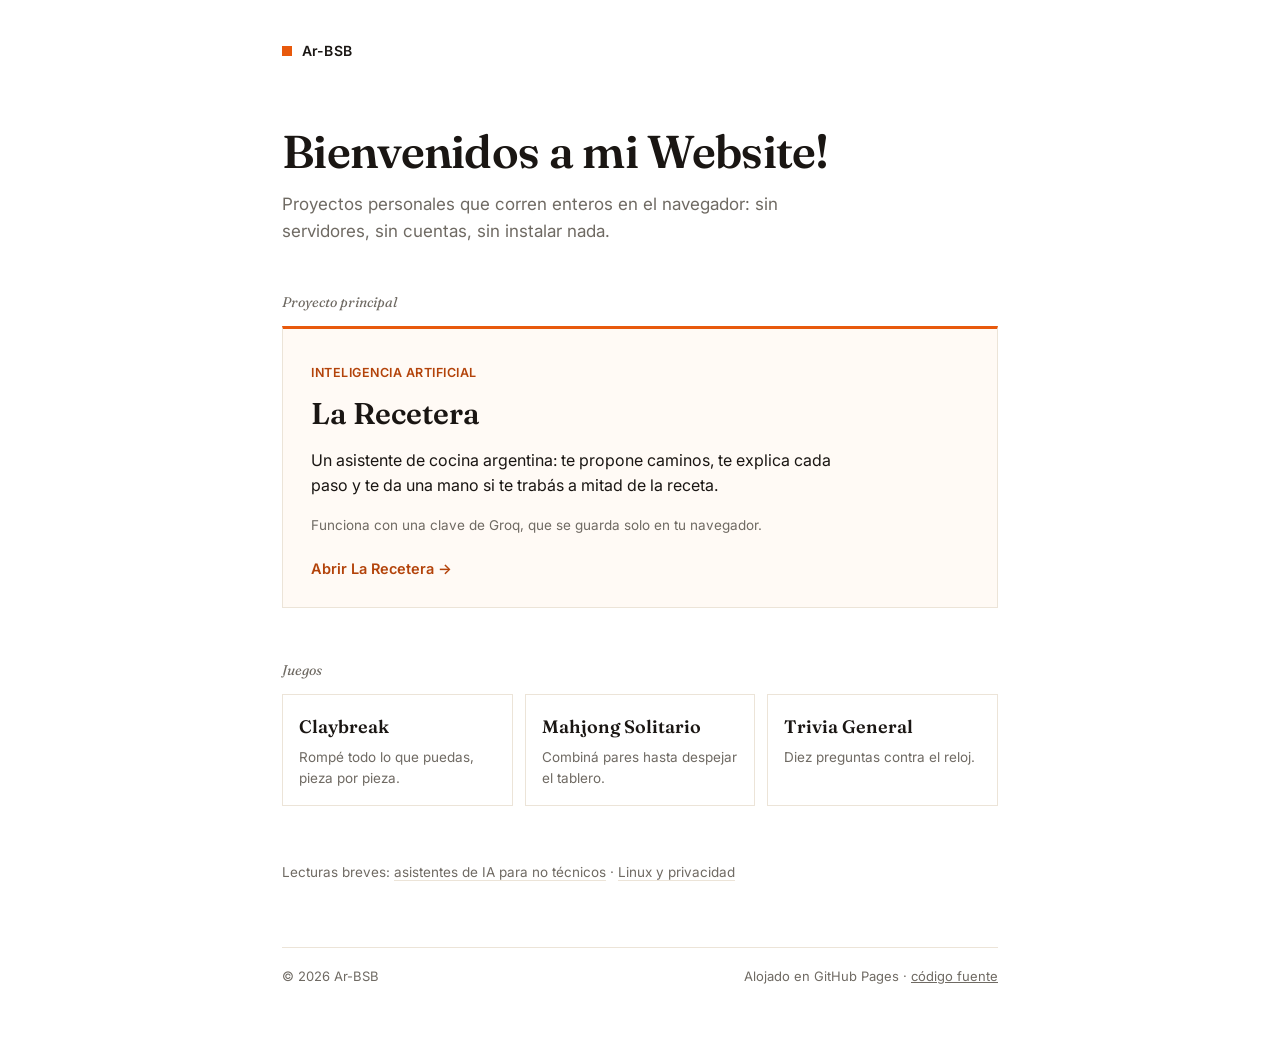
==== commit 2d3a847c: "Add files via upload" ====
--- a/index.html
+++ b/index.html
@@ -3,58 +3,57 @@
 <head>
 <meta charset="UTF-8">
 <meta name="viewport" content="width=device-width, initial-scale=1">
-<title>La Recetera</title>
-<meta name="description" content="Recetas argentinas explicadas fácil, con una mano si te trabás en el camino.">
+<title>Ar-BSB — Bienvenidos a mi Website!</title>
+<meta name="description" content="Proyectos personales que corren enteros en el navegador: un asistente de cocina con IA y algunos juegos. Alojado en GitHub Pages.">
+<link rel="icon" href="data:image/svg+xml,%3Csvg xmlns='http://www.w3.org/2000/svg' viewBox='0 0 32 32'%3E%3Crect width='32' height='32' rx='7' fill='%231a1613'/%3E%3Crect x='9' y='9' width='14' height='14' fill='%23e8590c'/%3E%3C/svg%3E">
+<link rel="canonical" href="https://ar-bsb.github.io/">
+<meta property="og:type" content="website">
+<meta property="og:site_name" content="Ar-BSB">
+<meta property="og:title" content="Ar-BSB — Bienvenidos a mi Website!">
+<meta property="og:description" content="Proyectos personales que corren enteros en el navegador: un asistente de cocina con IA y algunos juegos. Alojado en GitHub Pages.">
+<meta property="og:url" content="https://ar-bsb.github.io/">
+<meta property="og:locale" content="es_AR">
+<meta name="twitter:card" content="summary">
+<meta name="twitter:title" content="Ar-BSB — Bienvenidos a mi Website!">
+<meta name="twitter:description" content="Proyectos personales que corren enteros en el navegador: un asistente de cocina con IA y algunos juegos. Alojado en GitHub Pages.">
+<link rel="stylesheet" href="site.css">
 <link rel="preconnect" href="https://fonts.googleapis.com">
 <link rel="preconnect" href="https://fonts.gstatic.com" crossorigin>
-<link href="https://fonts.googleapis.com/css2?family=Fraunces:ital,opsz,wght@0,9..144,400;0,9..144,600;1,9..144,500&family=Inter:wght@400;500;600&display=swap" rel="stylesheet">
-<link rel="stylesheet" href="style.css">
+<link href="https://fonts.googleapis.com/css2?family=Fraunces:ital,opsz,wght@0,9..144,600;1,9..144,500&family=Inter:wght@400;500;600&display=swap" rel="stylesheet">
+</head>
+<body class="home">
+<div class="page">
 
-</head>
-<body>
+  <div class="topline"><span class="mark"></span><strong>Ar-BSB</strong></div>
 
-<div class="app">
-  <div class="header-row">
-    <div class="brand">
-      <div class="mark"></div>
-      <h1>La Recetera</h1>
+  <main>
+    <h1>Bienvenidos a mi Website!</h1>
+    <p class="lead">Proyectos personales que corren enteros en el navegador: sin servidores, sin cuentas, sin instalar nada.</p>
+
+    <p class="eyebrow">Proyecto principal</p>
+    <a class="feature" href="recetera.html">
+      <span class="tag">Inteligencia artificial</span>
+      <h2>La Recetera</h2>
+      <p>Un asistente de cocina argentina: te propone caminos, te explica cada paso y te da una mano si te trabás a mitad de la receta.</p>
+      <p class="note">Funciona con una clave de Groq, que se guarda solo en tu navegador.</p>
+      <span class="cta">Abrir La Recetera →</span>
+    </a>
+
+    <p class="eyebrow">Juegos</p>
+    <div class="games">
+      <a class="game" href="claybreak.html"><h3>Claybreak</h3><p>Rompé todo lo que puedas, pieza por pieza.</p></a>
+      <a class="game" href="mahjong.html"><h3>Mahjong Solitario</h3><p>Combiná pares hasta despejar el tablero.</p></a>
+      <a class="game" href="trivia.html"><h3>Trivia General</h3><p>Diez preguntas contra el reloj.</p></a>
     </div>
-    <button type="button" id="resetBtn" class="reset-btn" hidden>Empezar de nuevo</button>
-  </div>
-  <p class="tagline">Recetas argentinas, explicadas fácil — y una mano si te trabás en el camino.</p>
 
-  <form class="ask" id="askForm" autocomplete="off">
-    <input type="text" id="userInput" placeholder="¿Qué querés cocinar, o en qué te puedo ayudar?" autocomplete="off" enterkeyhint="send">
-    <button type="submit" id="sendBtn" disabled>Preguntar</button>
-  </form>
+    <p class="reading">Lecturas breves: <a href="guia-ia.html">asistentes de IA para no técnicos</a> · <a href="guia-linux.html">Linux y privacidad</a></p>
+  </main>
 
-  <!-- Only shown when there is no proxy configured (local use): asks for a
-       Groq key once and keeps it in this browser. -->
-  <div class="key-gate" id="keyGate" hidden>
-    <p class="key-gate-title">Falta conectar la cocina</p>
-    <p class="key-gate-text">Pegá tu clave de Groq para usar La Recetera en esta computadora. Queda guardada solo en este navegador.</p>
-    <form class="key-gate-form" id="keyForm" autocomplete="off">
-      <input type="password" id="keyInput" placeholder="gsk_..." autocomplete="off" spellcheck="false">
-      <button type="submit">Guardar clave</button>
-    </form>
-    <p class="key-gate-note" id="keyError" hidden>Esa clave no parece válida. Empieza con <code>gsk_</code>.</p>
-  </div>
+  <footer class="foot">
+    <span>© 2026 Ar-BSB</span>
+    <span>Alojado en GitHub Pages · <a href="https://github.com/Ar-BSB/Ar-BSB.github.io">código fuente</a></span>
+  </footer>
 
-  <div class="starters" id="starters">
-    <p class="starters-title">Para arrancar</p>
-    <div class="starter-list">
-      <button type="button" class="starter">Quiero hacer milanesas</button>
-      <button type="button" class="starter">Algo rápido con lo que tengo: huevos, cebolla y arroz</button>
-      <button type="button" class="starter">¿Cómo hago para que la masa de tarta no quede cruda abajo?</button>
-      <button type="button" class="starter">Contame de dónde salió el locro</button>
-    </div>
-  </div>
-
-  <div class="feed" id="feed"></div>
 </div>
-
-<script src="config.js"></script>
-<script src="script.js"></script>
-
 </body>
 </html>
--- a/site.css
+++ b/site.css
@@ -0,0 +1,132 @@
+/* site.css — shared chrome for the portfolio (home page + "Volver al inicio" link).
+   Deliberately scoped: nothing here touches the internal design of the apps/games. */
+
+/* ---------- "Volver al inicio" link, used on every inner page ---------- */
+.home-link {
+  display: inline-block;
+  margin: 12px 14px 0;
+  padding: 4px 0;
+  font-size: 13px;
+  line-height: 1.4;
+  color: inherit;
+  opacity: .72;
+  text-decoration: none;
+  border-bottom: 1px solid transparent;
+  transition: opacity .15s ease, border-color .15s ease;
+}
+.home-link:hover { opacity: 1; border-bottom-color: currentColor; }
+.home-link:focus-visible { outline: 2px solid currentColor; outline-offset: 3px; opacity: 1; }
+main > .home-link, .app > .home-link, .wrap > .home-link { margin: 0 0 16px; }
+
+/* ---------- Home page ---------- */
+body.home {
+  --bg: #ffffff;
+  --paper: #fffaf5;
+  --ink: #1a1613;
+  --soft: #6f6a63;
+  --line: #ece4d8;
+  --orange: #e8590c;
+  --orange-deep: #b3430a;
+  margin: 0;
+  background: var(--bg);
+  color: var(--ink);
+  font-family: 'Inter', system-ui, sans-serif;
+  line-height: 1.55;
+  -webkit-text-size-adjust: 100%;
+}
+@media (prefers-color-scheme: dark) {
+  body.home {
+    --bg: #14110f;
+    --paper: #1b1714;
+    --ink: #f1ebe3;
+    --soft: #a39b91;
+    --line: #2e2823;
+    --orange: #ff7a33;
+    --orange-deep: #ff9a62;
+  }
+}
+body.home * { box-sizing: border-box; }
+
+.page { max-width: 760px; margin: 0 auto; padding: 40px 22px 56px; }
+
+.topline { display: flex; align-items: center; gap: 10px; margin-bottom: 64px; font-size: 14px; color: var(--soft); }
+.topline .mark { width: 10px; height: 10px; background: var(--orange); }
+.topline strong { color: var(--ink); font-weight: 600; letter-spacing: .01em; }
+
+.home h1 {
+  font-family: 'Fraunces', Georgia, serif;
+  font-weight: 600;
+  font-size: clamp(32px, 6vw, 46px);
+  line-height: 1.12;
+  letter-spacing: -.015em;
+  margin: 0 0 14px;
+}
+.lead { font-size: 17px; color: var(--soft); max-width: 34rem; margin: 0 0 48px; }
+
+.eyebrow {
+  font-family: 'Fraunces', Georgia, serif;
+  font-style: italic;
+  font-size: 14px;
+  color: var(--soft);
+  margin: 0 0 12px;
+}
+
+/* main project */
+.feature {
+  display: block;
+  background: var(--paper);
+  border: 1px solid var(--line);
+  border-top: 3px solid var(--orange);
+  padding: 30px 28px 26px;
+  color: inherit;
+  text-decoration: none;
+  margin-bottom: 52px;
+  transition: transform .15s ease, border-color .15s ease;
+}
+.feature:hover { transform: translateY(-3px); border-color: var(--orange); }
+.feature:focus-visible, .game:focus-visible { outline: 2px solid var(--orange); outline-offset: 3px; }
+.feature .tag { font-size: 12.5px; color: var(--orange-deep); font-weight: 600; letter-spacing: .04em; text-transform: uppercase; }
+.feature h2 { font-family: 'Fraunces', Georgia, serif; font-weight: 600; font-size: 30px; margin: 8px 0 10px; }
+.feature p { margin: 0 0 18px; max-width: 34rem; }
+.feature .note { font-size: 13.5px; color: var(--soft); margin-bottom: 20px; }
+.feature .cta { font-weight: 600; font-size: 14.5px; color: var(--orange-deep); }
+
+/* games */
+.games { display: grid; grid-template-columns: repeat(3, 1fr); gap: 12px; margin-bottom: 56px; }
+.game {
+  display: block;
+  border: 1px solid var(--line);
+  padding: 18px 16px 16px;
+  color: inherit;
+  text-decoration: none;
+  transition: transform .15s ease, border-color .15s ease;
+}
+.game:hover { transform: translateY(-3px); border-color: var(--orange); }
+.game h3 { font-family: 'Fraunces', Georgia, serif; font-weight: 600; font-size: 18px; margin: 0 0 6px; }
+.game p { margin: 0; font-size: 13.5px; color: var(--soft); }
+
+/* reading list: intentionally quiet */
+.reading { font-size: 13.5px; color: var(--soft); margin: 0 0 8px; }
+.reading a { color: inherit; text-decoration: none; border-bottom: 1px solid var(--line); }
+.reading a:hover { color: var(--orange-deep); border-bottom-color: var(--orange); }
+.reading a:focus-visible { outline: 2px solid var(--orange); outline-offset: 2px; }
+
+.foot {
+  margin-top: 64px;
+  padding-top: 18px;
+  border-top: 1px solid var(--line);
+  display: flex; flex-wrap: wrap; justify-content: space-between; gap: 8px;
+  font-size: 13px; color: var(--soft);
+}
+.foot a { color: inherit; }
+.foot a:hover { color: var(--orange-deep); }
+
+@media (max-width: 620px) {
+  .games { grid-template-columns: 1fr; }
+  .topline { margin-bottom: 44px; }
+  .feature { padding: 24px 20px 22px; }
+}
+@media (prefers-reduced-motion: reduce) {
+  .feature, .game, .home-link { transition: none; }
+  .feature:hover, .game:hover { transform: none; }
+}
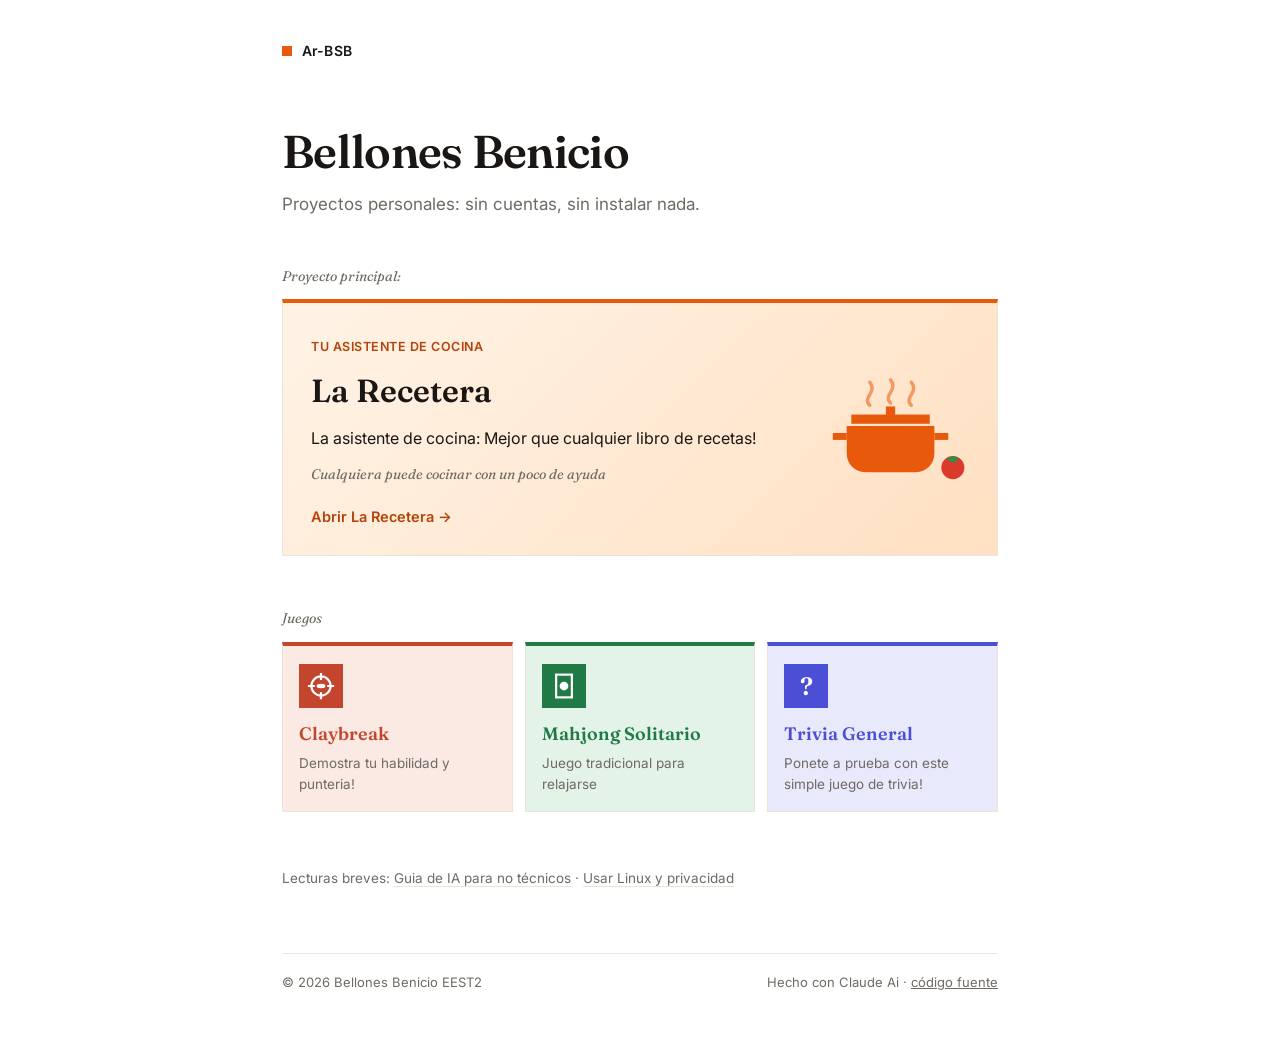
==== commit a4ede8c8: "Add files via upload" ====
--- a/index.html
+++ b/index.html
@@ -3,18 +3,18 @@
 <head>
 <meta charset="UTF-8">
 <meta name="viewport" content="width=device-width, initial-scale=1">
-<title>Ar-BSB — Bienvenidos a mi Website!</title>
+<title>Bellones Expo</title>
 <meta name="description" content="Proyectos personales que corren enteros en el navegador: un asistente de cocina con IA y algunos juegos. Alojado en GitHub Pages.">
 <link rel="icon" href="data:image/svg+xml,%3Csvg xmlns='http://www.w3.org/2000/svg' viewBox='0 0 32 32'%3E%3Crect width='32' height='32' rx='7' fill='%231a1613'/%3E%3Crect x='9' y='9' width='14' height='14' fill='%23e8590c'/%3E%3C/svg%3E">
 <link rel="canonical" href="https://ar-bsb.github.io/">
 <meta property="og:type" content="website">
-<meta property="og:site_name" content="Ar-BSB">
-<meta property="og:title" content="Ar-BSB — Bienvenidos a mi Website!">
+<meta property="og:site_name" content="Bellones">
+<meta property="og:title" content="Bellones 2026">
 <meta property="og:description" content="Proyectos personales que corren enteros en el navegador: un asistente de cocina con IA y algunos juegos. Alojado en GitHub Pages.">
 <meta property="og:url" content="https://ar-bsb.github.io/">
 <meta property="og:locale" content="es_AR">
 <meta name="twitter:card" content="summary">
-<meta name="twitter:title" content="Ar-BSB — Bienvenidos a mi Website!">
+<meta name="twitter:title" content="Bellones 2026">
 <meta name="twitter:description" content="Proyectos personales que corren enteros en el navegador: un asistente de cocina con IA y algunos juegos. Alojado en GitHub Pages.">
 <link rel="stylesheet" href="site.css">
 <link rel="preconnect" href="https://fonts.googleapis.com">
@@ -27,31 +27,46 @@
   <div class="topline"><span class="mark"></span><strong>Ar-BSB</strong></div>
 
   <main>
-    <h1>Bienvenidos a mi Website!</h1>
-    <p class="lead">Proyectos personales que corren enteros en el navegador: sin servidores, sin cuentas, sin instalar nada.</p>
+    <h1>Bellones Benicio </h1>
+    <p class="lead">Proyectos personales: sin cuentas, sin instalar nada.</p>
 
-    <p class="eyebrow">Proyecto principal</p>
+    <p class="eyebrow">Proyecto principal: </p>
     <a class="feature" href="recetera.html">
-      <span class="tag">Inteligencia artificial</span>
-      <h2>La Recetera</h2>
-      <p>Un asistente de cocina argentina: te propone caminos, te explica cada paso y te da una mano si te trabás a mitad de la receta.</p>
-      <p class="note">Funciona con una clave de Groq, que se guarda solo en tu navegador.</p>
-      <span class="cta">Abrir La Recetera →</span>
+      <div class="feature-text">
+        <span class="tag">Tu asistente de cocina</span>
+        <h2>La Recetera</h2>
+        <p>La asistente de cocina: Mejor que cualquier libro de recetas!</p>
+        <p class="note">Cualquiera puede cocinar con un poco de ayuda</p>
+        <span class="cta">Abrir La Recetera →</span>
+      </div>
+      <svg class="feature-art" viewBox="0 0 130 100" aria-hidden="true">
+        <path class="steam" d="M44 28c-7-7 7-11 0-20M62 26c-7-7 7-11 0-20M80 28c-7-7 7-11 0-20"/>
+        <rect class="pot" x="28" y="36" width="68" height="8"/><rect class="pot" x="58" y="29" width="8" height="8"/>
+        <path class="pot" d="M24 46h76v24a16 16 0 0 1-16 16H40a16 16 0 0 1-16-16z"/>
+        <rect class="pot" x="12" y="52" width="12" height="6"/><rect class="pot" x="100" y="52" width="12" height="6"/>
+        <circle class="tomato" cx="116" cy="82" r="10"/><path class="leaf" d="M110 74l6 4 6-4-6-2z"/>
+      </svg>
     </a>
 
     <p class="eyebrow">Juegos</p>
     <div class="games">
-      <a class="game" href="claybreak.html"><h3>Claybreak</h3><p>Rompé todo lo que puedas, pieza por pieza.</p></a>
-      <a class="game" href="mahjong.html"><h3>Mahjong Solitario</h3><p>Combiná pares hasta despejar el tablero.</p></a>
-      <a class="game" href="trivia.html"><h3>Trivia General</h3><p>Diez preguntas contra el reloj.</p></a>
+      <a class="game g-clay" href="claybreak.html">
+        <span class="game-icon"><svg viewBox="0 0 32 32" aria-hidden="true"><circle cx="16" cy="16" r="11" fill="none" stroke="currentColor" stroke-width="2.5"/><path d="M16 1v8M16 23v8M1 16h8M23 16h8" fill="none" stroke="currentColor" stroke-width="2.5"/><ellipse cx="16" cy="16" rx="5" ry="2.5"/></svg></span>
+        <h3>Claybreak</h3><p>Demostra tu habilidad y punteria!</p></a>
+      <a class="game g-jade" href="mahjong.html">
+        <span class="game-icon"><svg viewBox="0 0 32 32" aria-hidden="true"><rect x="7" y="3" width="18" height="26" fill="none" stroke="currentColor" stroke-width="2.5"/><circle cx="16" cy="16" r="5"/></svg></span>
+        <h3>Mahjong Solitario</h3><p>Juego tradicional para relajarse </p></a>
+      <a class="game g-indigo" href="trivia.html">
+        <span class="game-icon"><svg viewBox="0 0 32 32" aria-hidden="true"><text x="16" y="26" font-size="28" text-anchor="middle" font-family="Fraunces, Georgia, serif" font-weight="600" fill="currentColor">?</text></svg></span>
+        <h3>Trivia General</h3><p>Ponete a prueba con este simple juego de trivia!</p></a>
     </div>
 
-    <p class="reading">Lecturas breves: <a href="guia-ia.html">asistentes de IA para no técnicos</a> · <a href="guia-linux.html">Linux y privacidad</a></p>
+    <p class="reading">Lecturas breves: <a href="guia-ia.html">Guia de IA para no técnicos</a> · <a href="guia-linux.html">Usar Linux y privacidad</a></p>
   </main>
 
   <footer class="foot">
-    <span>© 2026 Ar-BSB</span>
-    <span>Alojado en GitHub Pages · <a href="https://github.com/Ar-BSB/Ar-BSB.github.io">código fuente</a></span>
+    <span>© 2026 Bellones Benicio EEST2</span>
+    <span>Hecho con Claude Ai · <a href="https://github.com/Ar-BSB/Ar-BSB.github.io">código fuente</a></span>
   </footer>
 
 </div>
--- a/site.css
+++ b/site.css
@@ -71,12 +71,14 @@
   margin: 0 0 12px;
 }
 
-/* main project */
+/* main project: warm, food-first */
+body.home { --feature-a: #fff3e6; --feature-b: #ffe0c2; --pot: #e8590c; --steam: #e8590c; --tomato: #d93a2b; --leaf: #2f8f46; }
+@media (prefers-color-scheme: dark) { body.home { --feature-a: #2a1d14; --feature-b: #3a2314; --pot: #ff7a33; --steam: #ffb287; --tomato: #ff5a48; --leaf: #5fc77a; } }
 .feature {
-  display: block;
-  background: var(--paper);
+  display: flex; align-items: center; justify-content: space-between; gap: 20px;
+  background: linear-gradient(135deg, var(--feature-a), var(--feature-b));
   border: 1px solid var(--line);
-  border-top: 3px solid var(--orange);
+  border-top: 4px solid var(--orange);
   padding: 30px 28px 26px;
   color: inherit;
   text-decoration: none;
@@ -86,23 +88,45 @@
 .feature:hover { transform: translateY(-3px); border-color: var(--orange); }
 .feature:focus-visible, .game:focus-visible { outline: 2px solid var(--orange); outline-offset: 3px; }
 .feature .tag { font-size: 12.5px; color: var(--orange-deep); font-weight: 600; letter-spacing: .04em; text-transform: uppercase; }
-.feature h2 { font-family: 'Fraunces', Georgia, serif; font-weight: 600; font-size: 30px; margin: 8px 0 10px; }
-.feature p { margin: 0 0 18px; max-width: 34rem; }
-.feature .note { font-size: 13.5px; color: var(--soft); margin-bottom: 20px; }
+.feature h2 { font-family: 'Fraunces', Georgia, serif; font-weight: 600; font-size: 32px; margin: 8px 0 10px; }
+.feature p { margin: 0 0 14px; max-width: 30rem; }
+.feature .note { font-size: 14px; color: var(--soft); font-style: italic; font-family: 'Fraunces', Georgia, serif; margin-bottom: 18px; }
 .feature .cta { font-weight: 600; font-size: 14.5px; color: var(--orange-deep); }
+.feature-art { flex: none; width: 150px; height: auto; }
+.feature-art .pot { fill: var(--pot); }
+.feature-art .steam { fill: none; stroke: var(--steam); stroke-width: 3; stroke-linecap: round; opacity: .55; }
+.feature-art .tomato { fill: var(--tomato); }
+.feature-art .leaf { fill: var(--leaf); }
+@media (prefers-reduced-motion: no-preference) {
+  .feature-art .steam { animation: steam 3.2s ease-in-out infinite; }
+  @keyframes steam { 50% { transform: translateY(-4px); opacity: .25; } }
+}
 
-/* games */
+/* games: one color each */
 .games { display: grid; grid-template-columns: repeat(3, 1fr); gap: 12px; margin-bottom: 56px; }
+.g-clay   { --c: #c4452d; --c-soft: #fbe9e4; }
+.g-jade   { --c: #1f7a45; --c-soft: #e3f3e8; }
+.g-indigo { --c: #4b4fd6; --c-soft: #e8e9fb; }
+@media (prefers-color-scheme: dark) {
+  .g-clay   { --c: #ff7a5f; --c-soft: #33201c; }
+  .g-jade   { --c: #4fcf86; --c-soft: #17281e; }
+  .g-indigo { --c: #8f93ff; --c-soft: #1e2038; }
+}
 .game {
   display: block;
+  background: var(--c-soft);
   border: 1px solid var(--line);
+  border-top: 4px solid var(--c);
   padding: 18px 16px 16px;
   color: inherit;
   text-decoration: none;
   transition: transform .15s ease, border-color .15s ease;
 }
-.game:hover { transform: translateY(-3px); border-color: var(--orange); }
-.game h3 { font-family: 'Fraunces', Georgia, serif; font-weight: 600; font-size: 18px; margin: 0 0 6px; }
+.game:hover { transform: translateY(-3px); border-color: var(--c); }
+.game:focus-visible { outline-color: var(--c); }
+.game-icon { display: inline-flex; width: 44px; height: 44px; padding: 8px; margin-bottom: 12px; background: var(--c); color: #fff; }
+.game-icon svg { width: 100%; height: 100%; fill: currentColor; }
+.game h3 { font-family: 'Fraunces', Georgia, serif; font-weight: 600; font-size: 18px; margin: 0 0 6px; color: var(--c); }
 .game p { margin: 0; font-size: 13.5px; color: var(--soft); }
 
 /* reading list: intentionally quiet */
@@ -130,3 +154,8 @@
   .feature, .game, .home-link { transition: none; }
   .feature:hover, .game:hover { transform: none; }
 }
+
+@media (max-width: 620px) {
+  .feature { flex-direction: column-reverse; align-items: flex-start; }
+  .feature-art { width: 110px; }
+}
